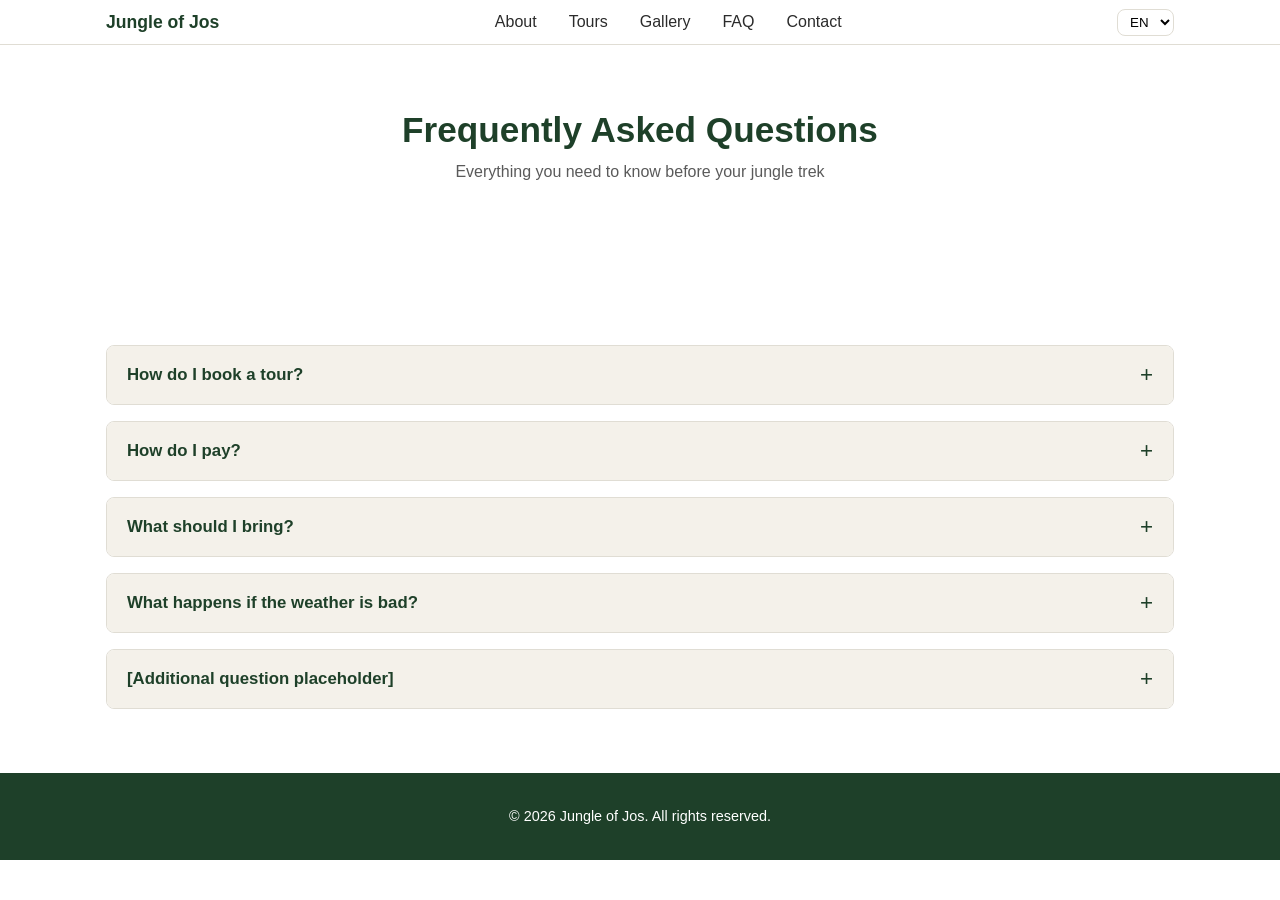
==== faq.html @ 90c16946 "DRY for navbar" ====
<!DOCTYPE html>
<html lang="en">
<head>
  <meta charset="UTF-8">
  <meta name="viewport" content="width=device-width, initial-scale=1.0">
  <title>FAQ - Jungle of Jos</title>
  <meta name="description" content="Frequently asked questions about jungle trekking tours with Jungle of Jos in Bukit Lawang, Sumatra: booking, payment, what to bring, and more.">
  <link rel="stylesheet" href="css/style.css">
</head>
<body>

  <!-- ============================================= -->
  <!-- NAVIGATION                                     -->
  <!-- ============================================= -->
  <div class="nav-placeholder"></div>
  <script src="js/nav.js"></script>

  <main>

    <!-- ============================================= -->
    <!-- FAQ PAGE HEADER                                -->
    <!-- ============================================= -->
    <section class="page-header">
      <h1>Frequently Asked Questions</h1>
      <p class="section-subtitle">Everything you need to know before your jungle trek</p>
    </section>

    <!-- ============================================= -->
    <!-- FAQ ACCORDION                                  -->
    <!-- ============================================= -->
    <section class="faq">
      <div class="faq-accordion">

        <!-- FAQ ITEM: How to Book -->
        <div class="faq-item" id="how-to-book">
          <button type="button" class="faq-question">
            How do I book a tour?
            <span class="faq-icon">+</span>
          </button>
          <div class="faq-answer">
            <img src="" alt="PLACEHOLDER: Photo of WhatsApp chat or Jos greeting tourists" class="faq-image">
            <p>
              PLACEHOLDER: Explain the booking process step by step — there is no
              online booking system, everything happens via WhatsApp. Cover: how to
              message Jos, what info to include (arrival date in Bukit Lawang,
              preferred start date/tour), how meeting point and time are confirmed,
              whether transfer from the Bukit Lawang bus station or hotel is
              needed/available, and that Jos can also help organize transport
              to/from Bukit Lawang (e.g. Medan, Berastagi, Lake Toba).
            </p>
            <p>
              <strong>Group size:</strong> all tours require a minimum of 2 people to
              run. If you're traveling alone, Jos can often place you with an
              existing group — but this can't always be guaranteed for the next
              available day, so you may need to join a group whose trek is already
              scheduled. Let Jos know as early as possible if you're booking solo.
            </p>
          </div>
        </div>

        <!-- FAQ ITEM: Payment -->
        <div class="faq-item" id="payment">
          <button type="button" class="faq-question">
            How do I pay?
            <span class="faq-icon">+</span>
          </button>
          <div class="faq-answer">
            <p>
              PLACEHOLDER: Payment is cash only, paid in person — no online payment
              or deposit required. Mention this is based on trust since there's no
              advance booking system.
            </p>
          </div>
        </div>

        <!-- FAQ ITEM: What to Bring / Equipment -->
        <div class="faq-item" id="equipment">
          <button type="button" class="faq-question">
            What should I bring?
            <span class="faq-icon">+</span>
          </button>
          <div class="faq-answer">
            <img src="" alt="PLACEHOLDER: Photo of packed backpack or trekking gear laid out" class="faq-image">
            <p>
              PLACEHOLDER: General packing list valid for all tours (light backpack,
              rain jacket, sturdy shoes, insect repellent, sunscreen, reusable water
              bottle, etc. — to be filled in with real details). Note that the list
              varies slightly by tour length (e.g. more clothing for the 7-day trek)
              — see the specific tour page for details. Also mention what can be
              left at the hotel (e.g. large luggage, valuables not needed on trek).
            </p>
            <p>
              PLACEHOLDER: Fitness requirements — general trekking fitness level
              needed, note if any tour requires more stamina than others.
            </p>
          </div>
        </div>

        <!-- FAQ ITEM: Weather & Cancellation -->
        <div class="faq-item" id="weather-cancellation">
          <button type="button" class="faq-question">
            What happens if the weather is bad?
            <span class="faq-icon">+</span>
          </button>
          <div class="faq-answer">
            <p>
              PLACEHOLDER: Explain that in case of severe storms, a tour may be
              spontaneously postponed or cancelled for safety reasons, though this
              is rare. Since there's no advance payment, there's no refund process
              needed — this is handled on a trust basis between traveler and guide.
            </p>
          </div>
        </div>

        <!-- FAQ ITEM: placeholder for additional common questions -->
        <div class="faq-item" id="general">
          <button type="button" class="faq-question">
            [Additional question placeholder]
            <span class="faq-icon">+</span>
          </button>
          <div class="faq-answer">
            <p>
              PLACEHOLDER: Space for more FAQ items as they come up — e.g. group
              size, age/children policy, language spoken on tour, travel insurance
              recommendation, etc.
            </p>
          </div>
        </div>

      </div>
    </section>

  </main>

  <!-- ============================================= -->
  <!-- FOOTER                                         -->
  <!-- ============================================= -->
  <div class="footer-placeholder"></div>
  <script src="js/footer.js"></script>

  <script>
    // Accordion toggle behavior
    document.querySelectorAll('.faq-question').forEach(function (button) {
      button.addEventListener('click', function () {
        var item = button.closest('.faq-item');
        item.classList.toggle('is-open');
      });
    });

    // Deep-link support: if the URL has a #hash matching a FAQ item,
    // automatically open that item and scroll to it.
    // This allows links like "faq.html#how-to-book" from other pages
    // (e.g. the nav's "How to Book" link) to land directly on an opened answer.
    function openFaqFromHash() {
      var hash = window.location.hash.replace('#', '');
      if (!hash) return;
      var target = document.getElementById(hash);
      if (target && target.classList.contains('faq-item')) {
        target.classList.add('is-open');
        target.scrollIntoView({ behavior: 'smooth', block: 'start' });
      }
    }

    window.addEventListener('DOMContentLoaded', openFaqFromHash);
    window.addEventListener('hashchange', openFaqFromHash);
  </script>

</body>
</html>
---- css/style.css ----
/* =================================================
   CSS VARIABLES - change colors/spacing here globally
   ================================================= */
:root {
  /* Colors - jungle green + warm accent */
  --color-primary: #2d5f3f;
  --color-primary-dark: #1e4029;
  --color-accent: #d99a3d;
  --color-accent-dark: #b87f2b;
  --color-whatsapp: #25d366;
  --color-whatsapp-dark: #1eab52;
  --color-instagram: #c1327a;
  --color-instagram-dark: #9c2762;
  --color-text: #2b2b2b;
  --color-text-light: #5a5a5a;
  --color-bg: #ffffff;
  --color-bg-alt: #f4f1ea;
  --color-border: #e0ddd4;

  /* Spacing */
  --spacing-sm: 0.5rem;
  --spacing-md: 1rem;
  --spacing-lg: 2rem;
  --spacing-xl: 4rem;

  /* Layout */
  --max-width: 1100px;
  --radius: 8px;
}

/* =================================================
   RESET / BASE
   ================================================= */
* {
  margin: 0;
  padding: 0;
  box-sizing: border-box;
}

html {
  scroll-behavior: smooth;
}

body {
  font-family: -apple-system, BlinkMacSystemFont, "Segoe UI", Roboto, Helvetica, Arial, sans-serif;
  color: var(--color-text);
  background-color: var(--color-bg);
  line-height: 1.6;
}

h1, h2, h3 {
  font-weight: 700;
  line-height: 1.2;
  color: var(--color-primary-dark);
}

h2 {
  font-size: 2rem;
  margin-bottom: var(--spacing-sm);
  text-align: center;
}

h3 {
  font-size: 1.25rem;
  margin-bottom: var(--spacing-sm);
}

a {
  text-decoration: none;
  color: inherit;
}

img {
  max-width: 100%;
  display: block;
}

ul {
  list-style: none;
}

section {
  padding: var(--spacing-xl) var(--spacing-md);
  max-width: var(--max-width);
  margin: 0 auto;
}

.section-subtitle {
  text-align: center;
  color: var(--color-text-light);
  margin-bottom: var(--spacing-lg);
}

/* =================================================
   BUTTONS
   ================================================= */
.btn {
  display: inline-block;
  padding: 0.75rem 1.5rem;
  border-radius: var(--radius);
  font-weight: 600;
  transition: background-color 0.2s ease;
}

.btn-whatsapp {
  background-color: var(--color-whatsapp);
  color: #fff;
}
.btn-whatsapp:hover {
  background-color: var(--color-whatsapp-dark);
}

.btn-instagram {
  background-color: var(--color-instagram);
  color: #fff;
}
.btn-instagram:hover {
  background-color: var(--color-instagram-dark);
}

.btn-outline {
  background-color: transparent;
  border: 2px solid var(--color-primary);
  color: var(--color-primary);
}
.btn-outline:hover {
  background-color: var(--color-primary);
  color: #fff;
}

.btn-large {
  padding: 1rem 2rem;
  font-size: 1.1rem;
}

/* =================================================
   HEADER / NAVIGATION
   ================================================= */
.site-header {
  position: sticky;
  top: 0;
  background-color: var(--color-bg);
  border-bottom: 1px solid var(--color-border);
  z-index: 100;
}

.navbar {
  max-width: var(--max-width);
  margin: 0 auto;
  display: flex;
  align-items: center;
  justify-content: space-between;
  padding: var(--spacing-sm) var(--spacing-md);
  flex-wrap: wrap;
  gap: var(--spacing-sm);
}

.nav-logo {
  font-weight: 700;
  font-size: 1.1rem;
  color: var(--color-primary-dark);
}

.nav-links {
  display: flex;
  gap: var(--spacing-lg);
}

.nav-links a {
  font-weight: 500;
  color: var(--color-text);
}
.nav-links a:hover {
  color: var(--color-primary);
}

.lang-switch {
  padding: 0.25rem 0.5rem;
  border-radius: var(--radius);
  border: 1px solid var(--color-border);
  background-color: var(--color-bg);
}

/* =================================================
   HERO SECTION
   ================================================= */
.hero {
  position: relative;
  max-width: none;
  min-height: 70vh;
  display: flex;
  align-items: center;
  justify-content: center;
  text-align: center;
  padding: var(--spacing-xl) var(--spacing-md);
  background-color: var(--color-primary-dark);
  overflow: hidden;
}

.hero-bg-image {
  position: absolute;
  inset: 0;
  width: 100%;
  height: 100%;
  object-fit: cover;
  opacity: 0.55;
}

.hero-content {
  position: relative;
  z-index: 1;
  max-width: 700px;
  color: #fff;
}

.hero-content h1 {
  color: #fff;
  font-size: 2.5rem;
  margin-bottom: var(--spacing-md);
}

.hero-subtitle {
  font-size: 1.2rem;
  margin-bottom: var(--spacing-lg);
}

.hero-buttons {
  display: flex;
  gap: var(--spacing-md);
  justify-content: center;
  flex-wrap: wrap;
}

/* =================================================
   ABOUT SECTION
   ================================================= */
.about-content {
  display: flex;
  align-items: center;
  gap: var(--spacing-xl);
  flex-wrap: wrap;
}

.about-image {
  flex: 1 1 300px;
  width: min(100%, 400px);
  aspect-ratio: 4 / 3;
  border-radius: var(--radius);
  background-color: var(--color-bg-alt);
  background-size: cover;
  background-position: center;
}

.about-text {
  flex: 1 1 400px;
}

/* =================================================
   TOURS SECTION
   ================================================= */
.tours {
  background-color: var(--color-bg-alt);
  max-width: none;
}

.tours > h2,
.tours > .section-subtitle,
.tour-cards,
.tour-table-wrapper {
  max-width: var(--max-width);
  margin-left: auto;
  margin-right: auto;
}

.tour-cards {
  display: grid;
  grid-template-columns: repeat(auto-fit, minmax(240px, 1fr));
  gap: var(--spacing-lg);
  margin-bottom: var(--spacing-xl);
}

/* Tour cards are simple link cards - the whole card links to the tour's detail page */
.tour-card {
  display: flex;
  flex-direction: column;
  background-color: var(--color-bg);
  border-radius: var(--radius);
  border: 1px solid var(--color-border);
  overflow: hidden;
  transition: transform 0.2s ease, box-shadow 0.2s ease;
}

.tour-card:hover {
  transform: translateY(-4px);
  box-shadow: 0 8px 20px rgba(0, 0, 0, 0.1);
}

.tour-image {
  width: 100%;
  height: 160px;
  object-fit: cover;
  background-color: var(--color-border);
  flex-shrink: 0;
}

.tour-card-body {
  padding: var(--spacing-md);
  display: flex;
  flex-direction: column;
  flex-grow: 1;
}

.tour-price {
  font-size: 1.4rem;
  font-weight: 700;
  color: var(--color-accent-dark);
  margin-bottom: var(--spacing-sm);
}

.tour-price span {
  font-size: 0.85rem;
  font-weight: 400;
  color: var(--color-text-light);
}

/* Preview text: clamp to 2 lines with a fade-out, consistent with the card's compact size */
.tour-description-preview {
  position: relative;
  font-size: 0.95rem;
  color: var(--color-text-light);
  margin-bottom: var(--spacing-md);
  flex-grow: 1;
  overflow: hidden;
  display: -webkit-box;
  -webkit-line-clamp: 2;
  -webkit-box-orient: vertical;
}

.tour-description-preview::after {
  content: "";
  position: absolute;
  bottom: 0;
  left: 0;
  width: 100%;
  height: 1.4em;
  background: linear-gradient(to bottom, transparent, var(--color-bg));
}

.tour-card-link {
  align-self: flex-start;
  color: var(--color-primary);
  font-weight: 600;
  font-size: 0.9rem;
}

.tour-card:hover .tour-card-link {
  text-decoration: underline;
}

/* Tour comparison table */
/* Link to the full tour list below the main tour cards */
.tours-cta {
  text-align: center;
  max-width: var(--max-width);
  margin: 0 auto;
}

.tours-cta p {
  color: var(--color-text-light);
  margin-bottom: var(--spacing-md);
}

.tour-table-wrapper h3 {
  text-align: center;
  margin-bottom: var(--spacing-md);
}

.tour-table {
  width: 100%;
  max-width: 420px;
  margin: 0 auto;
  border-collapse: collapse;
  background-color: var(--color-bg);
  border-radius: var(--radius);
  overflow: hidden;
}

.tour-table th,
.tour-table td {
  padding: 0.75rem 1rem;
  text-align: left;
  border-bottom: 1px solid var(--color-border);
}

.tour-table th {
  background-color: var(--color-primary);
  color: #fff;
}

/* =================================================
   GALLERY SECTION
   ================================================= */
.gallery-grid {
  display: grid;
  grid-template-columns: repeat(auto-fit, minmax(220px, 1fr));
  gap: var(--spacing-md);
}

.gallery-image {
  width: 100%;
  height: 200px;
  object-fit: cover;
  border-radius: var(--radius);
  background-color: var(--color-bg-alt);
}

/* =================================================
   CONTACT SECTION
   ================================================= */
.contact {
  text-align: center;
}

.contact-buttons {
  display: flex;
  gap: var(--spacing-md);
  justify-content: center;
  flex-wrap: wrap;
  margin-bottom: var(--spacing-lg);
}

.contact-location {
  color: var(--color-text-light);
}

/* =================================================
   FOOTER
   ================================================= */
.site-footer {
  text-align: center;
  padding: var(--spacing-lg) var(--spacing-md);
  background-color: var(--color-primary-dark);
  color: #fff;
  font-size: 0.9rem;
}

/* =================================================
   PAGE HEADER (for sub-pages like FAQ, tour details)
   ================================================= */
.page-header {
  text-align: center;
  padding-top: var(--spacing-xl);
}

.page-header h1 {
  font-size: 2.2rem;
  margin-bottom: var(--spacing-sm);
}

/* =================================================
   FAQ ACCORDION
   ================================================= */
.faq-accordion {
  display: flex;
  flex-direction: column;
  gap: var(--spacing-md);
}

.faq-item {
  border: 1px solid var(--color-border);
  border-radius: var(--radius);
  overflow: hidden;
  background-color: var(--color-bg);
  scroll-margin-top: 90px; /* keeps the opened item visible below the sticky nav */
}

.faq-question {
  width: 100%;
  display: flex;
  justify-content: space-between;
  align-items: center;
  padding: 1rem 1.25rem;
  background-color: var(--color-bg-alt);
  border: none;
  text-align: left;
  font-size: 1.05rem;
  font-weight: 600;
  color: var(--color-primary-dark);
  cursor: pointer;
  font-family: inherit;
}

.faq-icon {
  font-size: 1.4rem;
  font-weight: 400;
  transition: transform 0.2s ease;
  flex-shrink: 0;
  margin-left: var(--spacing-md);
}

.faq-item.is-open .faq-icon {
  transform: rotate(45deg);
}

.faq-answer {
  max-height: 0;
  overflow: hidden;
  transition: max-height 0.3s ease;
  padding: 0 1.25rem;
}

.faq-item.is-open .faq-answer {
  max-height: 1000px; /* large enough to fit content; not a hard content limit */
  padding: 1rem 1.25rem 1.25rem;
}

.faq-answer p {
  color: var(--color-text-light);
  margin-bottom: var(--spacing-sm);
}

.faq-answer p:last-child {
  margin-bottom: 0;
}

.faq-image {
  width: 100%;
  max-width: 400px;
  height: 200px;
  object-fit: cover;
  border-radius: var(--radius);
  background-color: var(--color-bg-alt);
  margin-bottom: var(--spacing-sm);
}

/* =================================================
   TOUR DETAIL PAGE - Intro / Quick Facts
   ================================================= */
.tour-detail-image {
  width: 100%;
  height: 320px;
  object-fit: cover;
  border-radius: var(--radius);
  background-color: var(--color-bg-alt);
  margin-bottom: var(--spacing-lg);
}

.tour-quick-facts {
  display: flex;
  gap: var(--spacing-lg);
  flex-wrap: wrap;
  justify-content: center;
  margin-bottom: var(--spacing-lg);
  padding: var(--spacing-md);
  background-color: var(--color-bg-alt);
  border-radius: var(--radius);
}

.quick-fact {
  display: flex;
  flex-direction: column;
  align-items: center;
  text-align: center;
  min-width: 120px;
}

.quick-fact-label {
  font-size: 0.8rem;
  text-transform: uppercase;
  letter-spacing: 0.05em;
  color: var(--color-text-light);
  margin-bottom: 0.25rem;
}

.quick-fact-value {
  font-size: 1.2rem;
  font-weight: 700;
  color: var(--color-primary-dark);
}

.quick-fact-unit {
  font-size: 0.75rem;
  font-weight: 400;
  color: var(--color-text-light);
}

.tour-detail-description {
  margin-bottom: var(--spacing-lg);
  text-align: center;
  max-width: 800px;
  margin-left: auto;
  margin-right: auto;
}

.tour-detail-intro {
  text-align: center;
}

.tour-detail-intro .btn {
  display: block;
  width: fit-content;
  margin: 0 auto;
}

/* =================================================
   ITINERARY
   ================================================= */
.itinerary-list {
  list-style: none;
  max-width: 700px;
  margin: 0 auto;
  border-left: 3px solid var(--color-primary);
  padding-left: var(--spacing-lg);
}

.itinerary-step {
  position: relative;
  margin-bottom: var(--spacing-lg);
}

.itinerary-step::before {
  content: "";
  position: absolute;
  left: calc(-1 * var(--spacing-lg) - 8px);
  top: 4px;
  width: 14px;
  height: 14px;
  border-radius: 50%;
  background-color: var(--color-accent);
  border: 2px solid var(--color-bg);
}

.itinerary-time {
  display: block;
  font-weight: 700;
  color: var(--color-accent-dark);
  font-size: 0.9rem;
  margin-bottom: 0.25rem;
}

.itinerary-content h3 {
  margin-bottom: 0.25rem;
}

.itinerary-content p {
  color: var(--color-text-light);
  font-size: 0.95rem;
}

/* =================================================
   WHAT'S INCLUDED
   ================================================= */
.whats-included {
  background-color: var(--color-bg-alt);
  max-width: none;
}

.whats-included > h2,
.whats-included > .included-list,
.whats-included > .whats-included-note {
  max-width: 700px;
  margin-left: auto;
  margin-right: auto;
}

.included-list {
  list-style: none;
  margin-bottom: var(--spacing-md);
}

.included-list li {
  padding: 0.5rem 0 0.5rem 1.75rem;
  position: relative;
}

.included-list li::before {
  content: "✓";
  position: absolute;
  left: 0;
  color: var(--color-primary);
  font-weight: 700;
}

.whats-included-note {
  font-size: 0.9rem;
  color: var(--color-text-light);
  text-align: center;
}

.whats-included-note a {
  color: var(--color-primary);
  font-weight: 600;
  text-decoration: underline;
}

/* =================================================
   TOUR CTA SECTION
   ================================================= */
.tour-cta {
  text-align: center;
}

.tour-cta .contact-buttons {
  margin-bottom: 0;
}

/* =================================================
   GROUP SIZE NOTE (all-tours page)
   ================================================= */
.group-size-note {
  background-color: var(--color-bg-alt);
  border-radius: var(--radius);
  padding: var(--spacing-md) var(--spacing-lg);
  text-align: center;
  max-width: 700px;
}

.group-size-note a {
  color: var(--color-primary);
  font-weight: 600;
  text-decoration: underline;
}

/* =================================================
   RESPONSIVE - small screens
   ================================================= */
@media (max-width: 600px) {
  .navbar {
    justify-content: center;
  }
  .nav-links {
    gap: var(--spacing-md);
  }
  .hero-content h1 {
    font-size: 1.8rem;
  }
}
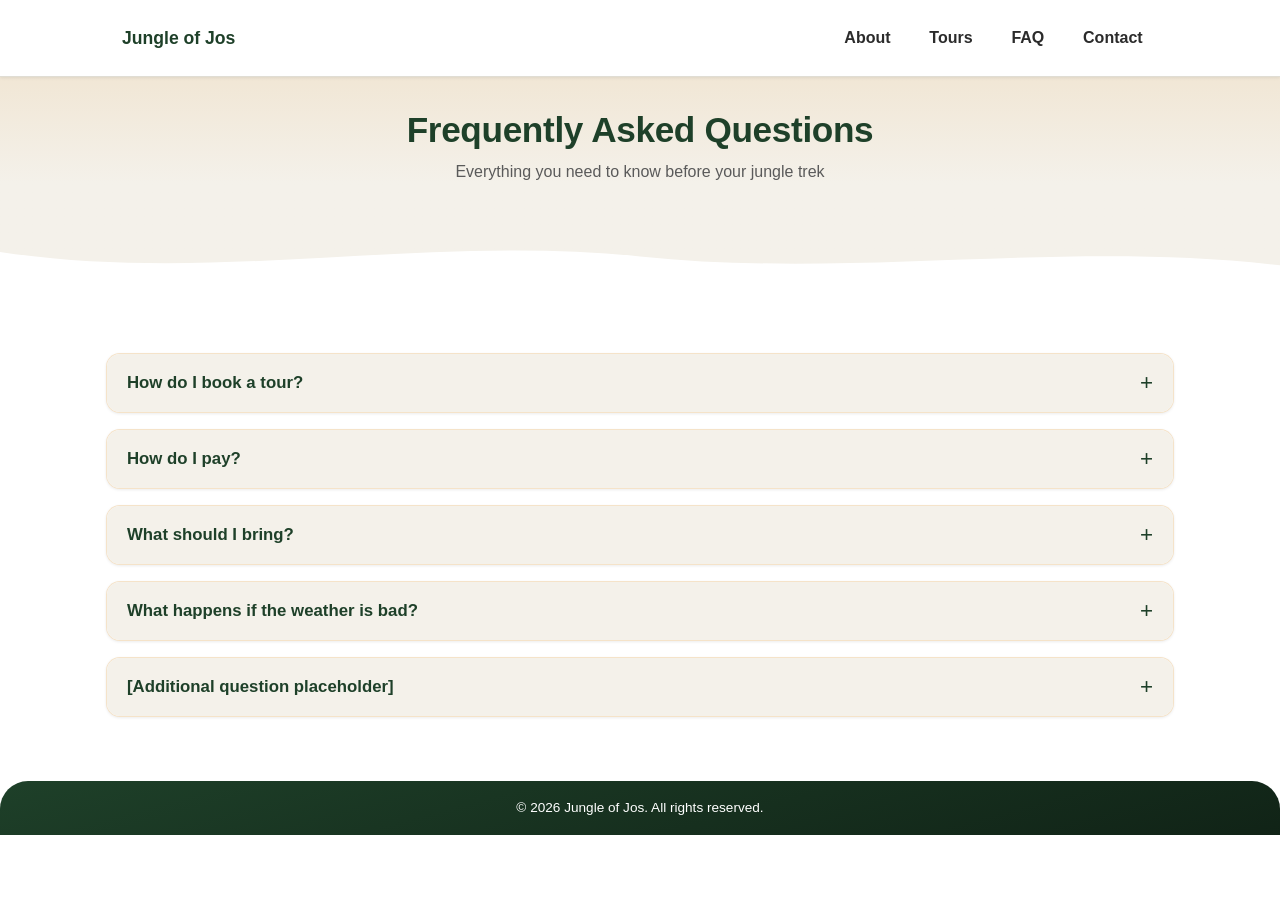
==== commit e440907c: "Make the FAQ accordion single-open: opening one closes the others Both the click handler and the #ha" ====
--- a/faq.html
+++ b/faq.html
@@ -6,6 +6,7 @@
   <title>FAQ - Jungle of Jos</title>
   <meta name="description" content="Frequently asked questions about jungle trekking tours with Jungle of Jos in Bukit Lawang, Sumatra: booking, payment, what to bring, and more.">
   <link rel="stylesheet" href="css/style.css">
+  <link rel="canonical" href="https://jungle-of-jos.pages.dev/faq.html">
 </head>
 <body>
 
@@ -139,11 +140,20 @@
   <script src="js/footer.js"></script>
 
   <script>
-    // Accordion toggle behavior
+    // Accordion toggle behavior - only one item open at a time, so opening
+    // one closes whichever else was already open.
+    function closeOtherFaqItems(except) {
+      document.querySelectorAll('.faq-item.is-open').forEach(function (item) {
+        if (item !== except) item.classList.remove('is-open');
+      });
+    }
+
     document.querySelectorAll('.faq-question').forEach(function (button) {
       button.addEventListener('click', function () {
         var item = button.closest('.faq-item');
-        item.classList.toggle('is-open');
+        var wasOpen = item.classList.contains('is-open');
+        closeOtherFaqItems(item);
+        item.classList.toggle('is-open', !wasOpen);
       });
     });
 
@@ -156,6 +166,7 @@
       if (!hash) return;
       var target = document.getElementById(hash);
       if (target && target.classList.contains('faq-item')) {
+        closeOtherFaqItems(target);
         target.classList.add('is-open');
         target.scrollIntoView({ behavior: 'smooth', block: 'start' });
       }
--- a/css/style.css
+++ b/css/style.css
@@ -6,8 +6,8 @@
   --color-primary: #2d5f3f;
   --color-primary-dark: #1e4029;
   --color-accent: #d99a3d;
-  --color-accent-dark: #b87f2b;
-  --color-whatsapp: #25d366;
+  --color-accent-dark: #b87f2b;  --color-accent-soft: rgba(217, 154, 61, 0.14);
+  --color-accent-soft-border: rgba(217, 154, 61, 0.28);  --color-whatsapp: #25d366;
   --color-whatsapp-dark: #1eab52;
   --color-instagram: #c1327a;
   --color-instagram-dark: #9c2762;
@@ -15,17 +15,42 @@
   --color-text-light: #5a5a5a;
   --color-bg: #ffffff;
   --color-bg-alt: #f4f1ea;
+  --color-bg-accent: #f8dda2;
   --color-border: #e0ddd4;
 
   /* Spacing */
+  --spacing-xs: 0.25rem;
   --spacing-sm: 0.5rem;
   --spacing-md: 1rem;
   --spacing-lg: 2rem;
   --spacing-xl: 4rem;
+  --spacing-2xl: 6rem;
 
   /* Layout */
   --max-width: 1100px;
-  --radius: 8px;
+  --radius: 14px;
+  /* Fallback before nav.js measures the real header height; kept close to it
+     so there's no visible layout jump once JS runs. */
+  --header-height: 73px;
+
+  /* A gentle wave silhouette (solid fill on transparent) used purely as a
+     mask shape - see .tours/.whats-included below - so the actual visible
+     color still comes from each element's own background-color variable. */
+  --wave-mask: url("data:image/svg+xml,%3Csvg xmlns='http://www.w3.org/2000/svg' viewBox='0 0 1440 100' preserveAspectRatio='none'%3E%3Cpath d='M0,32 C240,90 480,0 720,40 C960,80 1200,10 1440,56 L1440,100 L0,100 Z' fill='%23000'/%3E%3C/svg%3E");
+
+  /* Elevation - subtle shadows for depth (used on cards, buttons, sticky header) */
+  --shadow-sm: 0 1px 3px rgba(0, 0, 0, 0.08);
+  --shadow-md: 0 8px 20px rgba(0, 0, 0, 0.1);
+  --shadow-lg: 0 16px 32px rgba(0, 0, 0, 0.14);
+
+  /* Diagonal hairline pattern shown behind images that have no src yet */
+  --placeholder-pattern: repeating-linear-gradient(
+    135deg,
+    rgba(0, 0, 0, 0.05),
+    rgba(0, 0, 0, 0.05) 1px,
+    transparent 1px,
+    transparent 14px
+  );
 }
 
 /* =================================================
@@ -46,18 +71,44 @@
   color: var(--color-text);
   background-color: var(--color-bg);
   line-height: 1.6;
+  /* Reserves the header's own height since it's now position: fixed and no
+     longer occupies space in normal flow. */
+  padding-top: var(--header-height);
+}
+
+/* Anchor targets for the nav's #hero/#about/#contact links, so the fixed
+   header (shown or freshly revealed) doesn't cover the section's heading. */
+section[id] {
+  scroll-margin-top: var(--header-height);
 }
 
 h1, h2, h3 {
   font-weight: 700;
   line-height: 1.2;
+  letter-spacing: -0.01em;
   color: var(--color-primary-dark);
 }
 
 h2 {
   font-size: 2rem;
-  margin-bottom: var(--spacing-sm);
-  text-align: center;
+  margin-bottom: var(--spacing-md);
+  text-align: center;
+  position: relative;
+  padding-bottom: var(--spacing-md);
+}
+
+/* Short accent rule under every section heading, gives sections a visual anchor
+   instead of just centered bold text. */
+h2::after {
+  content: "";
+  position: absolute;
+  bottom: 0;
+  left: 50%;
+  transform: translateX(-50%);
+  width: 48px;
+  height: 3px;
+  border-radius: 3px;
+  background-color: var(--color-accent);
 }
 
 h3 {
@@ -77,6 +128,16 @@
 
 ul {
   list-style: none;
+}
+
+/* Consistent keyboard-focus ring across links, buttons, and the FAQ toggles.
+   :focus-visible skips the ring for mouse clicks and only shows it for keyboard/assistive use. */
+a:focus-visible,
+button:focus-visible,
+.btn:focus-visible {
+  outline: 3px solid var(--color-accent);
+  outline-offset: 2px;
+  border-radius: 4px;
 }
 
 section {
@@ -95,11 +156,26 @@
    BUTTONS
    ================================================= */
 .btn {
-  display: inline-block;
+  display: inline-flex;
+  align-items: center;
+  justify-content: center;
+  min-width: 0;
   padding: 0.75rem 1.5rem;
   border-radius: var(--radius);
   font-weight: 600;
-  transition: background-color 0.2s ease;
+  text-align: center;
+  box-shadow: var(--shadow-sm);
+  transition: background-color 0.2s ease, transform 0.2s ease, box-shadow 0.2s ease;
+}
+
+.btn:hover {
+  transform: translateY(-2px);
+  box-shadow: var(--shadow-md);
+}
+
+.btn:active {
+  transform: translateY(0);
+  box-shadow: var(--shadow-sm);
 }
 
 .btn-whatsapp {
@@ -122,10 +198,12 @@
   background-color: transparent;
   border: 2px solid var(--color-primary);
   color: var(--color-primary);
+  box-shadow: none;
 }
 .btn-outline:hover {
   background-color: var(--color-primary);
   color: #fff;
+  box-shadow: var(--shadow-md);
 }
 
 .btn-large {
@@ -136,23 +214,36 @@
 /* =================================================
    HEADER / NAVIGATION
    ================================================= */
+/* Fixed so it can float over page content once it reappears mid-page (see
+   nav.js): visible by default, slides up out of view while scrolling down
+   or after a few seconds of no scrolling, and slides back in on any
+   upward scroll. */
 .site-header {
-  position: sticky;
+  position: fixed;
   top: 0;
+  left: 0;
+  right: 0;
   background-color: var(--color-bg);
   border-bottom: 1px solid var(--color-border);
+  box-shadow: var(--shadow-sm);
   z-index: 100;
+  transform: translateY(0);
+  transition: transform 0.3s ease;
+}
+
+.site-header.is-hidden {
+  transform: translateY(-100%);
 }
 
 .navbar {
+  position: relative;
   max-width: var(--max-width);
   margin: 0 auto;
   display: flex;
   align-items: center;
   justify-content: space-between;
-  padding: var(--spacing-sm) var(--spacing-md);
-  flex-wrap: wrap;
-  gap: var(--spacing-sm);
+  padding: var(--spacing-md) var(--spacing-lg);
+  gap: var(--spacing-md);
 }
 
 .nav-logo {
@@ -163,23 +254,98 @@
 
 .nav-links {
   display: flex;
-  gap: var(--spacing-lg);
-}
-
+  align-items: center;
+  gap: var(--spacing-sm);
+}
+
+/* Chip-style links: a soft accent background/border on hover and keyboard
+   focus, instead of only a text color change, so they read as interactive. */
 .nav-links a {
-  font-weight: 500;
+  display: inline-block;
+  padding: 0.5rem 0.9rem;
+  border-radius: var(--radius);
+  border: 1px solid transparent;
+  font-weight: 600;
   color: var(--color-text);
-}
-.nav-links a:hover {
-  color: var(--color-primary);
-}
-
-.lang-switch {
-  padding: 0.25rem 0.5rem;
-  border-radius: var(--radius);
-  border: 1px solid var(--color-border);
-  background-color: var(--color-bg);
-}
+  transition: background-color 0.2s ease, border-color 0.2s ease, color 0.2s ease;
+}
+.nav-links a:hover,
+.nav-links a:focus-visible {
+  background-color: var(--color-accent-soft);
+  border-color: var(--color-accent-soft-border);
+  color: var(--color-primary-dark);
+}
+
+/* Hamburger toggle - hidden on wide screens, shown once the nav links no
+   longer fit in one row (see the max-width: 700px block below). */
+.nav-toggle {
+  display: none;
+  flex-direction: column;
+  justify-content: center;
+  align-items: stretch;
+  gap: 5px;
+  width: 40px;
+  height: 40px;
+  padding: 8px;
+  background: none;
+  border: none;
+  border-radius: var(--radius);
+  cursor: pointer;
+}
+.nav-toggle:hover,
+.nav-toggle:focus-visible {
+  background-color: var(--color-accent-soft);
+}
+
+.nav-toggle-bar {
+  display: block;
+  height: 2px;
+  background-color: var(--color-primary-dark);
+  border-radius: 2px;
+  transition: transform 0.2s ease, opacity 0.2s ease;
+}
+
+.nav-toggle.is-active .nav-toggle-bar:nth-child(1) {
+  transform: translateY(7px) rotate(45deg);
+}
+.nav-toggle.is-active .nav-toggle-bar:nth-child(2) {
+  opacity: 0;
+}
+.nav-toggle.is-active .nav-toggle-bar:nth-child(3) {
+  transform: translateY(-7px) rotate(-45deg);
+}
+
+@media (max-width: 700px) {
+  .nav-toggle {
+    display: flex;
+  }
+
+  .nav-links {
+    position: absolute;
+    top: 100%;
+    left: 0;
+    right: 0;
+    flex-direction: column;
+    align-items: stretch;
+    gap: 0;
+    background-color: var(--color-bg);
+    border-bottom: 1px solid var(--color-border);
+    box-shadow: var(--shadow-md);
+    padding: var(--spacing-sm);
+    max-height: 0;
+    overflow: hidden;
+    transition: max-height 0.25s ease;
+  }
+
+  .nav-links.is-open {
+    max-height: 400px; /* large enough to fit all links; not a hard content limit */
+  }
+
+  .nav-links a {
+    padding: 0.85rem 1rem;
+  }
+}
+
 
 /* =================================================
    HERO SECTION
@@ -195,6 +361,12 @@
   padding: var(--spacing-xl) var(--spacing-md);
   background-color: var(--color-primary-dark);
   overflow: hidden;
+}
+
+@media (min-width: 900px) {
+  .hero {
+    padding: var(--spacing-2xl) var(--spacing-md);
+  }
 }
 
 .hero-bg-image {
@@ -231,6 +403,27 @@
   flex-wrap: wrap;
 }
 
+.hero-buttons .btn,
+.contact-buttons .btn {
+  flex: 1 1 220px;
+  max-width: 320px;
+}
+
+@media (max-width: 560px) {
+  .hero-buttons,
+  .contact-buttons {
+    flex-direction: column;
+    align-items: center;
+  }
+
+  .hero-buttons .btn,
+  .contact-buttons .btn {
+    width: min(100%, 260px);
+    max-width: 260px;
+    flex-basis: auto;
+  }
+}
+
 /* =================================================
    ABOUT SECTION
    ================================================= */
@@ -247,8 +440,10 @@
   aspect-ratio: 4 / 3;
   border-radius: var(--radius);
   background-color: var(--color-bg-alt);
+  background-image: var(--placeholder-pattern);
   background-size: cover;
   background-position: center;
+  box-shadow: var(--shadow-sm);
 }
 
 .about-text {
@@ -259,8 +454,26 @@
    TOURS SECTION
    ================================================= */
 .tours {
-  background-color: var(--color-bg-alt);
+  position: relative;
   max-width: none;
+}
+
+/* .is-tinted marks which .tours sections get the beige wash - a page can
+   have several .tours sections back to back (see all-tours.html) and they
+   should alternate white/tinted/white, not all render the same color. */
+.tours.is-tinted,
+.whats-included,
+.page-header {
+  background: linear-gradient(180deg, color-mix(in srgb, var(--color-bg-alt) 88%, var(--color-accent) 12%), var(--color-bg-alt) 50%);
+}
+
+/* The top wave dips up to ~55px into the section (see --wave-mask below),
+   which barely clears the default section padding-top (64px) - the heading
+   ended up looking cramped right against it. Extra top padding here only,
+   since .tours sections without .is-tinted don't own a top wave at all. */
+.tours.is-tinted,
+.whats-included {
+  padding-top: calc(var(--spacing-xl) + 32px);
 }
 
 .tours > h2,
@@ -272,9 +485,12 @@
   margin-right: auto;
 }
 
+/* auto-fit sizes columns to the available width (up to 4 per row on desktop)
+   instead of a fixed column count, so cards stay a readable width on
+   in-between screen sizes instead of being squeezed into 3-4 fixed columns. */
 .tour-cards {
   display: grid;
-  grid-template-columns: repeat(auto-fit, minmax(240px, 1fr));
+  grid-template-columns: repeat(auto-fit, minmax(230px, 1fr));
   gap: var(--spacing-lg);
   margin-bottom: var(--spacing-xl);
 }
@@ -285,14 +501,15 @@
   flex-direction: column;
   background-color: var(--color-bg);
   border-radius: var(--radius);
-  border: 1px solid var(--color-border);
+  border: 1px solid var(--color-accent-soft-border);
   overflow: hidden;
+  box-shadow: var(--shadow-sm);
   transition: transform 0.2s ease, box-shadow 0.2s ease;
 }
 
 .tour-card:hover {
   transform: translateY(-4px);
-  box-shadow: 0 8px 20px rgba(0, 0, 0, 0.1);
+  box-shadow: var(--shadow-md);
 }
 
 .tour-image {
@@ -300,6 +517,7 @@
   height: 160px;
   object-fit: cover;
   background-color: var(--color-border);
+  background-image: var(--placeholder-pattern);
   flex-shrink: 0;
 }
 
@@ -412,6 +630,14 @@
   object-fit: cover;
   border-radius: var(--radius);
   background-color: var(--color-bg-alt);
+  background-image: var(--placeholder-pattern);
+  box-shadow: var(--shadow-sm);
+  transition: transform 0.2s ease, box-shadow 0.2s ease;
+}
+
+.gallery-image:hover {
+  transform: translateY(-4px);
+  box-shadow: var(--shadow-md);
 }
 
 /* =================================================
@@ -438,18 +664,27 @@
    ================================================= */
 .site-footer {
   text-align: center;
-  padding: var(--spacing-lg) var(--spacing-md);
-  background-color: var(--color-primary-dark);
+  padding: var(--spacing-md);
+  /* Darkens toward the corner using the existing primary color, no separate
+     "darkest" variable to keep in sync if --color-primary-dark ever changes. */
+  background: linear-gradient(165deg, var(--color-primary-dark), color-mix(in srgb, var(--color-primary-dark) 55%, black));
   color: #fff;
-  font-size: 0.9rem;
+  font-size: 0.85rem;
+  border-radius: 28px 28px 0 0;
 }
 
 /* =================================================
    PAGE HEADER (for sub-pages like FAQ, tour details)
    ================================================= */
+/* Reuses the .tours.is-tinted/.whats-included gradient + wave treatment
+   below, rather than introducing a separate decorative language just for
+   this element - every sub-page effectively opens with the same "hero-lite"
+   band before its first white section. */
 .page-header {
-  text-align: center;
-  padding-top: var(--spacing-xl);
+  position: relative;
+  text-align: center;
+  max-width: none;
+  padding: var(--spacing-lg) var(--spacing-md) calc(var(--spacing-lg) + 40px);
 }
 
 .page-header h1 {
@@ -467,11 +702,12 @@
 }
 
 .faq-item {
-  border: 1px solid var(--color-border);
+  border: 1px solid var(--color-accent-soft-border);
   border-radius: var(--radius);
   overflow: hidden;
   background-color: var(--color-bg);
-  scroll-margin-top: 90px; /* keeps the opened item visible below the sticky nav */
+  box-shadow: var(--shadow-sm);
+  scroll-margin-top: calc(var(--header-height) + var(--spacing-md)); /* keeps the opened item clear of the header when it's visible */
 }
 
 .faq-question {
@@ -530,6 +766,7 @@
   object-fit: cover;
   border-radius: var(--radius);
   background-color: var(--color-bg-alt);
+  background-image: var(--placeholder-pattern);
   margin-bottom: var(--spacing-sm);
 }
 
@@ -542,6 +779,8 @@
   object-fit: cover;
   border-radius: var(--radius);
   background-color: var(--color-bg-alt);
+  background-image: var(--placeholder-pattern);
+  box-shadow: var(--shadow-sm);
   margin-bottom: var(--spacing-lg);
 }
 
@@ -569,7 +808,7 @@
   text-transform: uppercase;
   letter-spacing: 0.05em;
   color: var(--color-text-light);
-  margin-bottom: 0.25rem;
+  margin-bottom: var(--spacing-xs);
 }
 
 .quick-fact-value {
@@ -609,19 +848,23 @@
   list-style: none;
   max-width: 700px;
   margin: 0 auto;
+  padding-left: 0;
+}
+
+.itinerary-step {
+  position: relative;
+  padding: 0 0 var(--spacing-lg) calc(var(--spacing-lg) - 3px);
   border-left: 3px solid var(--color-primary);
-  padding-left: var(--spacing-lg);
-}
-
-.itinerary-step {
-  position: relative;
-  margin-bottom: var(--spacing-lg);
+}
+
+.itinerary-step:last-child {
+  padding-bottom: 0;
 }
 
 .itinerary-step::before {
   content: "";
   position: absolute;
-  left: calc(-1 * var(--spacing-lg) - 8px);
+  left: -8px;
   top: 4px;
   width: 14px;
   height: 14px;
@@ -630,16 +873,45 @@
   border: 2px solid var(--color-bg);
 }
 
+.itinerary-day-break {
+  position: relative;
+  margin: var(--spacing-lg) 0;
+  text-align: center;
+  list-style: none;
+}
+
+.itinerary-day-break::before {
+  content: "";
+  position: absolute;
+  left: 0;
+  right: 0;
+  top: 50%;
+  border-top: 1px solid rgba(217, 154, 61, 0.45);
+  transform: translateY(-50%);
+}
+
+.itinerary-day-break span {
+  position: relative;
+  display: inline-block;
+  background: var(--color-bg);
+  padding: 0 0.85rem;
+  color: var(--color-primary);
+  font-size: 0.72rem;
+  font-weight: 700;
+  letter-spacing: 0.12em;
+  text-transform: uppercase;
+}
+
 .itinerary-time {
   display: block;
   font-weight: 700;
   color: var(--color-accent-dark);
   font-size: 0.9rem;
-  margin-bottom: 0.25rem;
+  margin-bottom: var(--spacing-xs);
 }
 
 .itinerary-content h3 {
-  margin-bottom: 0.25rem;
+  margin-bottom: var(--spacing-xs);
 }
 
 .itinerary-content p {
@@ -651,8 +923,44 @@
    WHAT'S INCLUDED
    ================================================= */
 .whats-included {
-  background-color: var(--color-bg-alt);
+  position: relative;
   max-width: none;
+}
+
+/* Wave dividers: replace the hard straight line where these beige bands meet
+   the white sections above/below with a soft curve. The mask supplies only
+   the shape - background-color still comes from a variable, so the wave
+   automatically matches whatever color the neighboring section actually is. */
+.tours.is-tinted::before,
+.tours.is-tinted::after,
+.whats-included::before,
+.whats-included::after,
+.page-header::after {
+  content: "";
+  position: absolute;
+  left: 0;
+  right: 0;
+  height: 56px;
+  background-color: var(--color-bg);
+  -webkit-mask-image: var(--wave-mask);
+  mask-image: var(--wave-mask);
+  -webkit-mask-size: 100% 100%;
+  mask-size: 100% 100%;
+  -webkit-mask-repeat: no-repeat;
+  mask-repeat: no-repeat;
+  pointer-events: none;
+}
+
+.tours.is-tinted::before,
+.whats-included::before {
+  top: -1px;
+  transform: scaleY(-1);
+}
+
+.tours.is-tinted::after,
+.whats-included::after,
+.page-header::after {
+  bottom: -1px;
 }
 
 .whats-included > h2,
@@ -707,12 +1015,36 @@
 /* =================================================
    GROUP SIZE NOTE (all-tours page)
    ================================================= */
+/* A quiet, self-contained info box - kept small and muted on purpose so it
+   reads as a helpful aside rather than competing with the tour cards above
+   it. No top margin: the preceding section's own bottom padding already
+   provides that clearance, so adding more on top of it was doubling up.
+   Bottom margin keeps it from sitting flush against the footer. */
 .group-size-note {
+  display: flex;
+  align-items: flex-start;
+  gap: var(--spacing-sm);
   background-color: var(--color-bg-alt);
+  border: 1px solid var(--color-accent-soft-border);
   border-radius: var(--radius);
   padding: var(--spacing-md) var(--spacing-lg);
-  text-align: center;
+  text-align: left;
   max-width: 700px;
+  margin: 0 auto var(--spacing-xl);
+  box-shadow: var(--shadow-sm);
+}
+
+.group-size-note-icon {
+  flex-shrink: 0;
+  width: 22px;
+  height: 22px;
+  margin-top: 0.15rem;
+  color: var(--color-accent-dark);
+}
+
+.group-size-note p {
+  color: var(--color-text-light);
+  font-size: 0.95rem;
 }
 
 .group-size-note a {
@@ -725,12 +1057,6 @@
    RESPONSIVE - small screens
    ================================================= */
 @media (max-width: 600px) {
-  .navbar {
-    justify-content: center;
-  }
-  .nav-links {
-    gap: var(--spacing-md);
-  }
   .hero-content h1 {
     font-size: 1.8rem;
   }
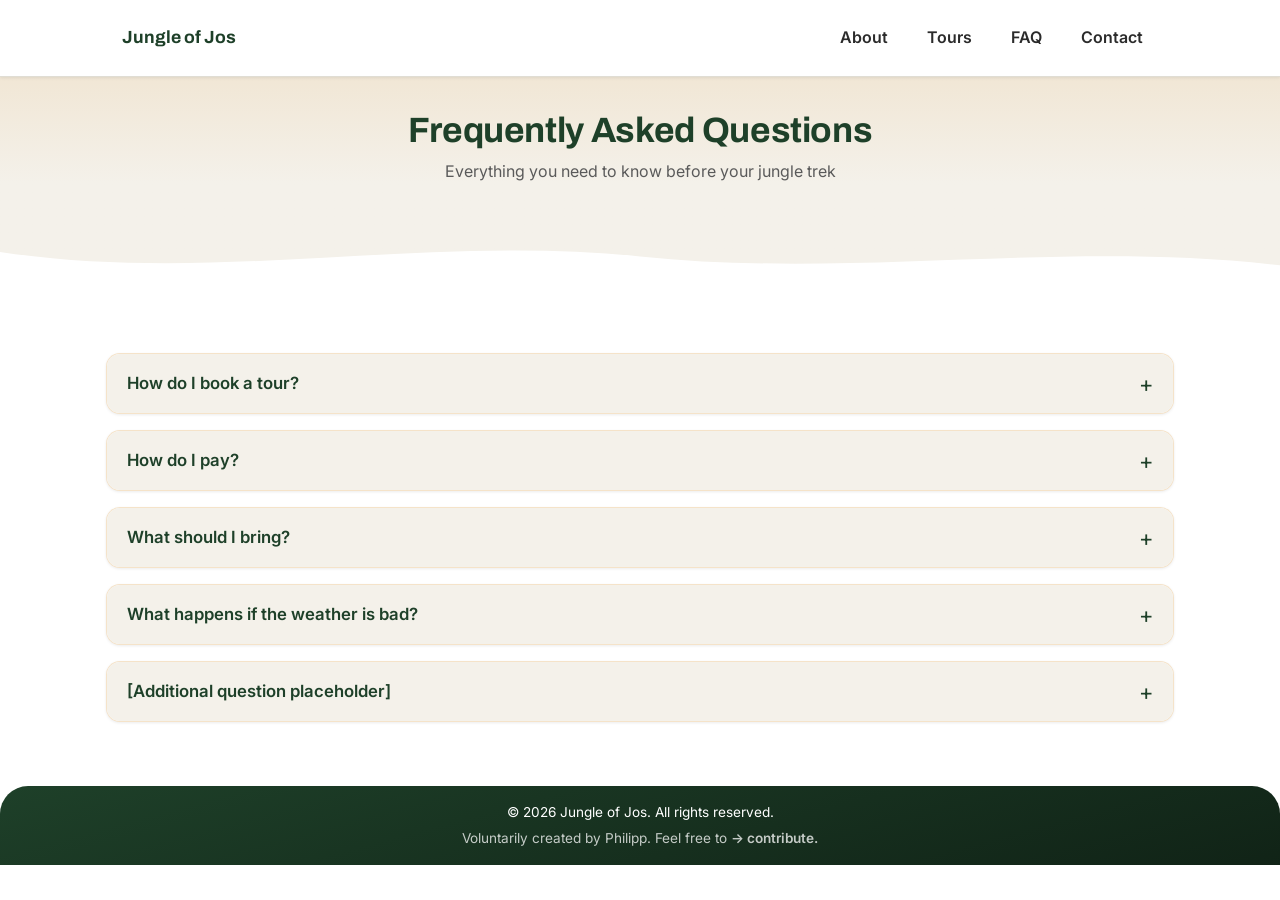
==== commit 7ac897be: "clearer differentiation between text placeholders and nav/footer" ====
--- a/faq.html
+++ b/faq.html
@@ -13,7 +13,7 @@
   <!-- ============================================= -->
   <!-- NAVIGATION                                     -->
   <!-- ============================================= -->
-  <div class="nav-placeholder"></div>
+  <div class="nav-mount"></div>
   <script src="js/nav.js"></script>
 
   <main>
@@ -136,7 +136,7 @@
   <!-- ============================================= -->
   <!-- FOOTER                                         -->
   <!-- ============================================= -->
-  <div class="footer-placeholder"></div>
+  <div class="footer-mount"></div>
   <script src="js/footer.js"></script>
 
   <script>
--- a/css/style.css
+++ b/css/style.css
@@ -1,3 +1,8 @@
+/* Archivo (headings) is a neutral, sturdy modern grotesque - clean and
+   confident without the whimsy of a display serif or the softness of a
+   rounded sans. Paired with Inter for clean, neutral body text. */
+@import url('https://fonts.googleapis.com/css2?family=Archivo:wght@600;700&family=Inter:wght@400;500;600;700&display=swap');
+
 /* =================================================
    CSS VARIABLES - change colors/spacing here globally
    ================================================= */
@@ -7,7 +12,9 @@
   --color-primary-dark: #1e4029;
   --color-accent: #d99a3d;
   --color-accent-dark: #b87f2b;  --color-accent-soft: rgba(217, 154, 61, 0.14);
-  --color-accent-soft-border: rgba(217, 154, 61, 0.28);  --color-whatsapp: #25d366;
+  --color-accent-soft-border: rgba(217, 154, 61, 0.28);  --color-danger-dark: #b5443d;
+  --color-danger-soft: rgba(197, 68, 61, 0.1);
+  --color-danger-soft-border: rgba(197, 68, 61, 0.3);  --color-whatsapp: #25d366;
   --color-whatsapp-dark: #1eab52;
   --color-instagram: #c1327a;
   --color-instagram-dark: #9c2762;
@@ -67,7 +74,7 @@
 }
 
 body {
-  font-family: -apple-system, BlinkMacSystemFont, "Segoe UI", Roboto, Helvetica, Arial, sans-serif;
+  font-family: "Inter", -apple-system, BlinkMacSystemFont, "Segoe UI", Roboto, Helvetica, Arial, sans-serif;
   color: var(--color-text);
   background-color: var(--color-bg);
   line-height: 1.6;
@@ -83,6 +90,7 @@
 }
 
 h1, h2, h3 {
+  font-family: "Archivo", "Inter", -apple-system, BlinkMacSystemFont, "Segoe UI", Roboto, Helvetica, Arial, sans-serif;
   font-weight: 700;
   line-height: 1.2;
   letter-spacing: -0.01em;
@@ -247,6 +255,7 @@
 }
 
 .nav-logo {
+  font-family: "Archivo", "Inter", -apple-system, BlinkMacSystemFont, "Segoe UI", Roboto, Helvetica, Arial, sans-serif;
   font-weight: 700;
   font-size: 1.1rem;
   color: var(--color-primary-dark);
@@ -514,7 +523,7 @@
 
 .tour-image {
   width: 100%;
-  height: 160px;
+  aspect-ratio: 3 / 2;
   object-fit: cover;
   background-color: var(--color-border);
   background-image: var(--placeholder-pattern);
@@ -671,6 +680,16 @@
   color: #fff;
   font-size: 0.85rem;
   border-radius: 28px 28px 0 0;
+}
+
+.site-footer-note {
+  margin-top: var(--spacing-xs);
+  opacity: 0.75;
+}
+
+.site-footer-note a {
+  color: #fff;
+  font-weight: 600;
 }
 
 /* =================================================
@@ -1054,6 +1073,50 @@
 }
 
 /* =================================================
+   CONSTRUCTION NOTE (tour pages not yet filled in)
+   ================================================= */
+/* Same layout as .group-size-note, recolored red so an unfinished tour
+   page reads as a clear heads-up rather than a routine info aside. */
+.construction-note {
+  display: flex;
+  align-items: flex-start;
+  gap: var(--spacing-sm);
+  background-color: var(--color-danger-soft);
+  border: 1px solid var(--color-danger-soft-border);
+  border-radius: var(--radius);
+  padding: var(--spacing-md) var(--spacing-lg);
+  text-align: left;
+  max-width: 700px;
+  margin: 0 auto var(--spacing-xl);
+  box-shadow: var(--shadow-sm);
+}
+
+.construction-note-icon {
+  flex-shrink: 0;
+  width: 22px;
+  height: 22px;
+  margin-top: 0.15rem;
+  color: var(--color-danger-dark);
+}
+
+.construction-note p {
+  color: var(--color-text-light);
+  font-size: 0.95rem;
+}
+
+/* Below ~700px (both boxes' own max-width) there's no leftover width for the
+   margin: auto centering to distribute, so the card's border/background
+   were rendering flush against the screen edges instead of just its text.
+   Declared after both boxes' base rules so it actually wins the cascade. */
+@media (max-width: 700px) {
+  .group-size-note,
+  .construction-note {
+    margin-left: var(--spacing-md);
+    margin-right: var(--spacing-md);
+  }
+}
+
+/* =================================================
    RESPONSIVE - small screens
    ================================================= */
 @media (max-width: 600px) {
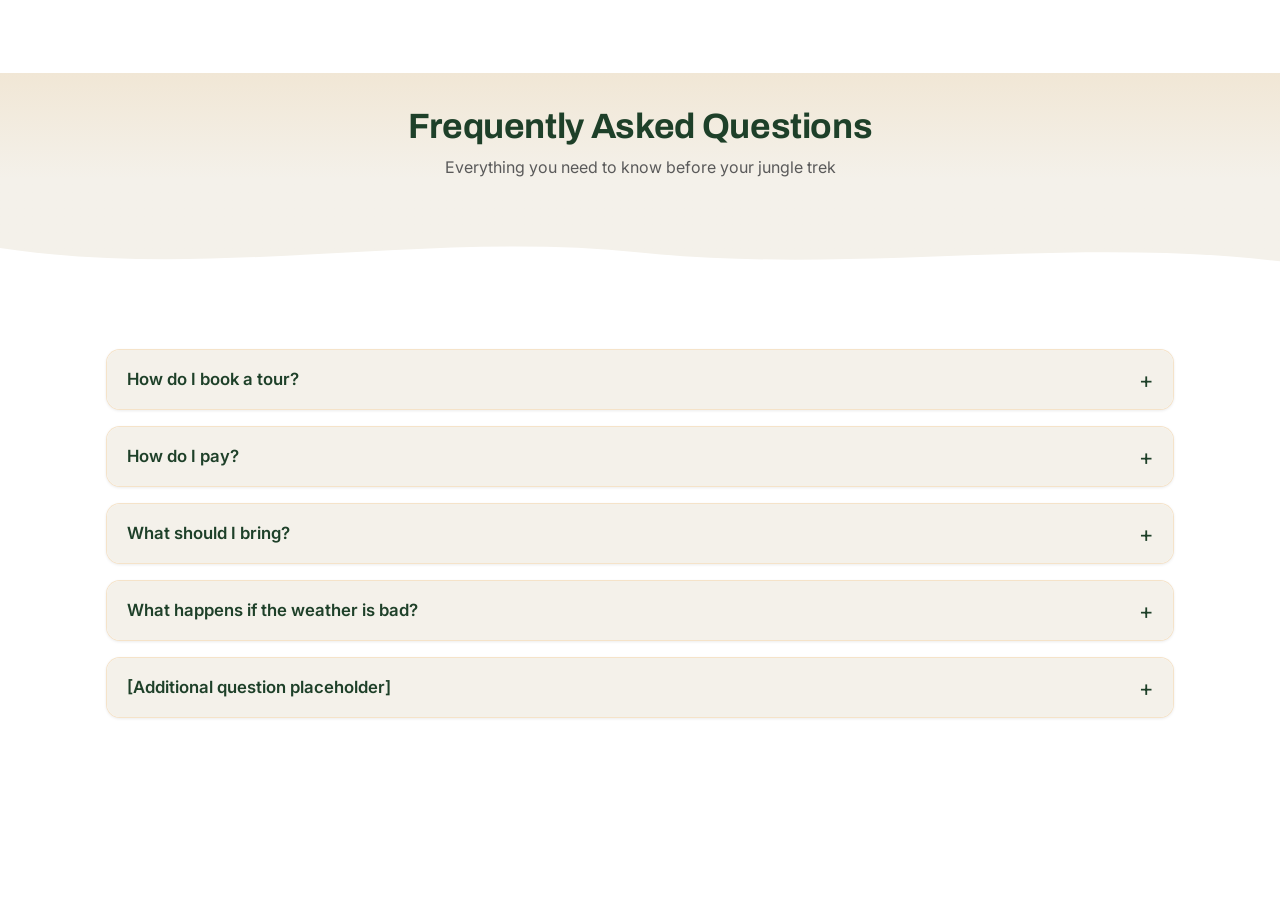
==== commit 7b01321d: "Show a coming-soon toast instead of navigating on WhatsApp click The WhatsApp buttons all still poin" ====
--- a/faq.html
+++ b/faq.html
@@ -13,8 +13,9 @@
   <!-- ============================================= -->
   <!-- NAVIGATION                                     -->
   <!-- ============================================= -->
-  <div class="nav-mount"></div>
+  <div class="nav-placeholder"></div>
   <script src="js/nav.js"></script>
+  <script src="js/whatsapp-notice.js"></script>
 
   <main>
 
@@ -136,7 +137,7 @@
   <!-- ============================================= -->
   <!-- FOOTER                                         -->
   <!-- ============================================= -->
-  <div class="footer-mount"></div>
+  <div class="footer-placeholder"></div>
   <script src="js/footer.js"></script>
 
   <script>
--- a/css/style.css
+++ b/css/style.css
@@ -1117,6 +1117,50 @@
 }
 
 /* =================================================
+   WHATSAPP "COMING SOON" TOAST
+   ================================================= */
+/* Same red accent as .construction-note (icon + border), but on a solid
+   background rather than construction-note's translucent tint - this floats
+   over whatever section the clicked button happens to be in (including the
+   dark hero), and a translucent box loses all contrast there. Positioned
+   above whichever WhatsApp button was clicked (see js/whatsapp-notice.js).
+   Fades in fast, holds for a few seconds, then fades out slowly - timings
+   live in the JS file, not here, since JS drives the class toggling. */
+.whatsapp-coming-soon-toast {
+  position: fixed;
+  z-index: 1000;
+  display: none;
+  align-items: flex-start;
+  gap: var(--spacing-sm);
+  max-width: 280px;
+  padding: var(--spacing-sm) var(--spacing-md);
+  background-color: var(--color-bg);
+  border: 1px solid var(--color-danger-soft-border);
+  border-radius: var(--radius);
+  box-shadow: var(--shadow-md);
+  color: var(--color-text);
+  font-size: 0.85rem;
+  line-height: 1.4;
+  text-align: left;
+  opacity: 0;
+  transition: opacity 0.8s ease;
+  pointer-events: none;
+}
+
+.whatsapp-coming-soon-toast.is-visible {
+  opacity: 1;
+  transition: opacity 0.2s ease;
+}
+
+.whatsapp-coming-soon-toast-icon {
+  flex-shrink: 0;
+  width: 18px;
+  height: 18px;
+  margin-top: 0.1rem;
+  color: var(--color-danger-dark);
+}
+
+/* =================================================
    RESPONSIVE - small screens
    ================================================= */
 @media (max-width: 600px) {
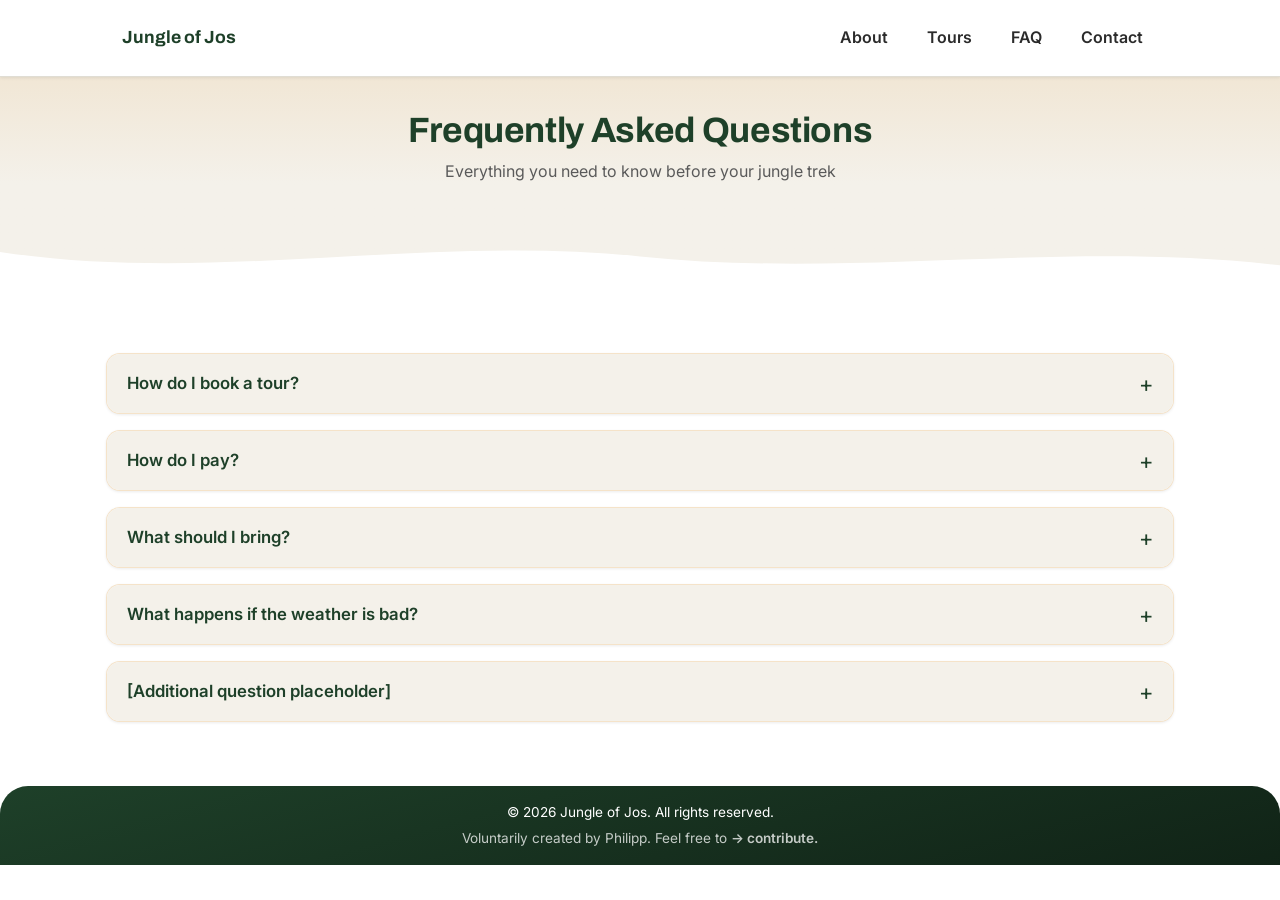
==== commit 0e4089e1: "Merge pull request #6 from Philipp-Jan/image-alt-texts add image sources" ====
--- a/faq.html
+++ b/faq.html
@@ -13,7 +13,7 @@
   <!-- ============================================= -->
   <!-- NAVIGATION                                     -->
   <!-- ============================================= -->
-  <div class="nav-placeholder"></div>
+  <div class="nav-mount"></div>
   <script src="js/nav.js"></script>
   <script src="js/whatsapp-notice.js"></script>
 
@@ -137,7 +137,7 @@
   <!-- ============================================= -->
   <!-- FOOTER                                         -->
   <!-- ============================================= -->
-  <div class="footer-placeholder"></div>
+  <div class="footer-mount"></div>
   <script src="js/footer.js"></script>
 
   <script>
--- a/css/style.css
+++ b/css/style.css
@@ -51,7 +51,7 @@
   --shadow-lg: 0 16px 32px rgba(0, 0, 0, 0.14);
 
   /* Diagonal hairline pattern shown behind images that have no src yet */
-  --placeholder-pattern: repeating-linear-gradient(
+  --image-missing: repeating-linear-gradient(
     135deg,
     rgba(0, 0, 0, 0.05),
     rgba(0, 0, 0, 0.05) 1px,
@@ -422,14 +422,28 @@
   .hero-buttons,
   .contact-buttons {
     flex-direction: column;
-    align-items: center;
+    /* stretch (not center) + width: fit-content below: the group shrinks
+       to whichever button's label is widest, and align-items: stretch
+       makes the other button match that width instead of hugging its own
+       (shorter) text - that's what kept both buttons the same width
+       before, without going back to a fragile fixed pixel value. */
+    align-items: stretch;
+    width: fit-content;
+    margin-left: auto;
+    margin-right: auto;
   }
 
   .hero-buttons .btn,
   .contact-buttons .btn {
-    width: min(100%, 260px);
-    max-width: 260px;
+    /* Width used to be a fixed 260px, but that left the WhatsApp button's
+       label only a few px of breathing room after the Inter font swap -
+       any slightly wider font rendering (browser/device differences) was
+       enough to wrap it to two lines. Sizing to content (via the fit-content
+       group above) instead removes that fragility entirely. */
+    width: 100%;
+    max-width: min(100%, 300px);
     flex-basis: auto;
+    white-space: nowrap;
   }
 }
 
@@ -449,7 +463,7 @@
   aspect-ratio: 4 / 3;
   border-radius: var(--radius);
   background-color: var(--color-bg-alt);
-  background-image: var(--placeholder-pattern);
+  background-image: var(--image-missing);
   background-size: cover;
   background-position: center;
   box-shadow: var(--shadow-sm);
@@ -526,7 +540,7 @@
   aspect-ratio: 3 / 2;
   object-fit: cover;
   background-color: var(--color-border);
-  background-image: var(--placeholder-pattern);
+  background-image: var(--image-missing);
   flex-shrink: 0;
 }
 
@@ -639,7 +653,7 @@
   object-fit: cover;
   border-radius: var(--radius);
   background-color: var(--color-bg-alt);
-  background-image: var(--placeholder-pattern);
+  background-image: var(--image-missing);
   box-shadow: var(--shadow-sm);
   transition: transform 0.2s ease, box-shadow 0.2s ease;
 }
@@ -785,7 +799,7 @@
   object-fit: cover;
   border-radius: var(--radius);
   background-color: var(--color-bg-alt);
-  background-image: var(--placeholder-pattern);
+  background-image: var(--image-missing);
   margin-bottom: var(--spacing-sm);
 }
 
@@ -798,7 +812,7 @@
   object-fit: cover;
   border-radius: var(--radius);
   background-color: var(--color-bg-alt);
-  background-image: var(--placeholder-pattern);
+  background-image: var(--image-missing);
   box-shadow: var(--shadow-sm);
   margin-bottom: var(--spacing-lg);
 }
@@ -1125,9 +1139,12 @@
    dark hero), and a translucent box loses all contrast there. Positioned
    above whichever WhatsApp button was clicked (see js/whatsapp-notice.js).
    Fades in fast, holds for a few seconds, then fades out slowly - timings
-   live in the JS file, not here, since JS drives the class toggling. */
+   live in the JS file, not here, since JS drives the class toggling.
+   position: absolute (not fixed) and top/left set in document coordinates
+   (button rect + scroll offset) so the toast scrolls away with the button
+   instead of staying pinned to the viewport and covering other content. */
 .whatsapp-coming-soon-toast {
-  position: fixed;
+  position: absolute;
   z-index: 1000;
   display: none;
   align-items: flex-start;
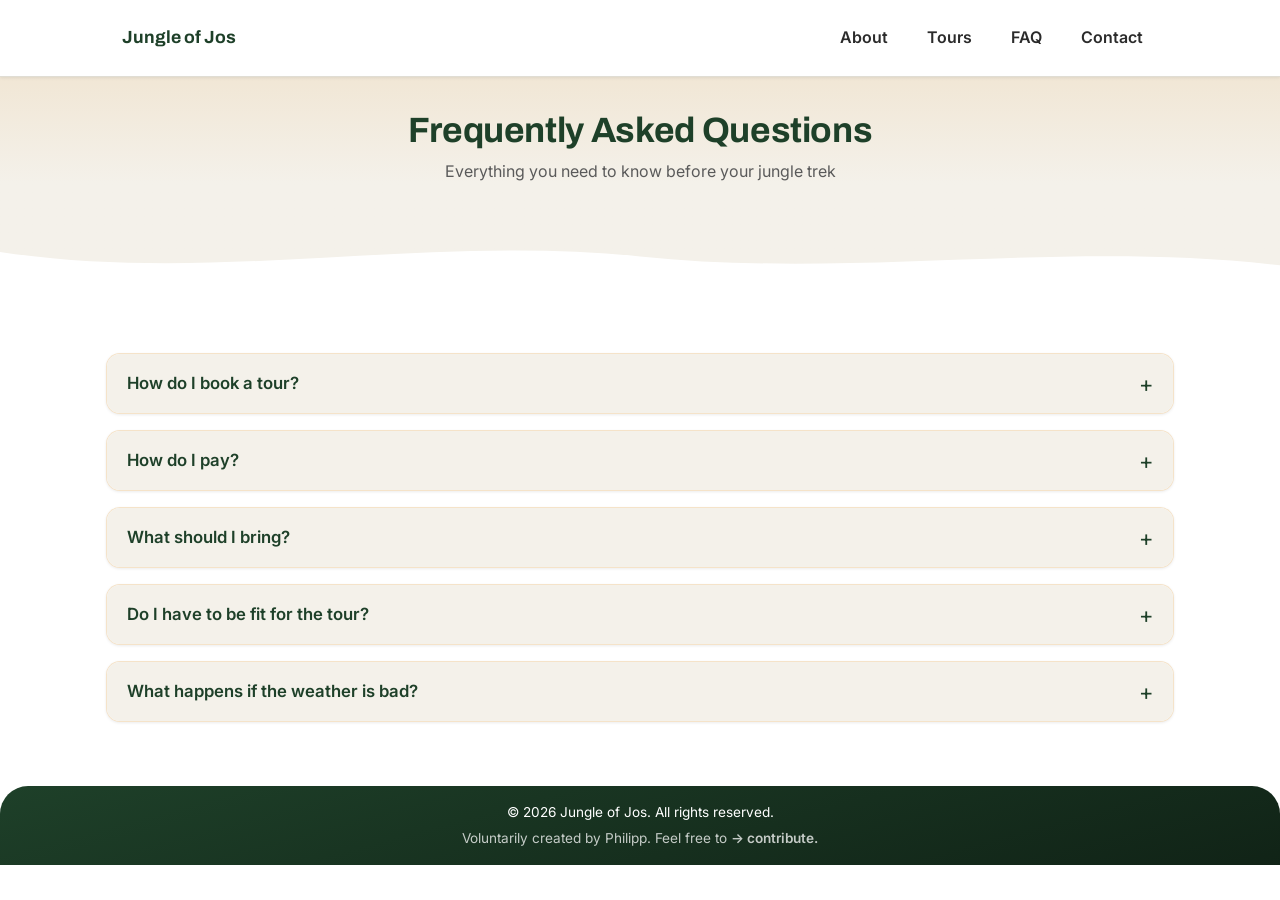
==== commit cc368f61: "faq answered" ====
--- a/faq.html
+++ b/faq.html
@@ -1,13 +1,16 @@
 <!DOCTYPE html>
 <html lang="en">
+
 <head>
   <meta charset="UTF-8">
   <meta name="viewport" content="width=device-width, initial-scale=1.0">
   <title>FAQ - Jungle of Jos</title>
-  <meta name="description" content="Frequently asked questions about jungle trekking tours with Jungle of Jos in Bukit Lawang, Sumatra: booking, payment, what to bring, and more.">
+  <meta name="description"
+    content="Frequently asked questions about jungle trekking tours with Jungle of Jos in Bukit Lawang, Sumatra: booking, payment, what to bring, and more.">
   <link rel="stylesheet" href="css/style.css">
   <link rel="canonical" href="https://jungle-of-jos.pages.dev/faq.html">
 </head>
+
 <body>
 
   <!-- ============================================= -->
@@ -33,25 +36,26 @@
     <section class="faq">
       <div class="faq-accordion">
 
-        <!-- FAQ ITEM: How to Book -->
         <div class="faq-item" id="how-to-book">
           <button type="button" class="faq-question">
             How do I book a tour?
             <span class="faq-icon">+</span>
           </button>
           <div class="faq-answer">
-            <img src="" alt="PLACEHOLDER: Photo of WhatsApp chat or Jos greeting tourists" class="faq-image">
             <p>
-              PLACEHOLDER: Explain the booking process step by step — there is no
-              online booking system, everything happens via WhatsApp. Cover: how to
-              message Jos, what info to include (arrival date in Bukit Lawang,
-              preferred start date/tour), how meeting point and time are confirmed,
-              whether transfer from the Bukit Lawang bus station or hotel is
-              needed/available, and that Jos can also help organize transport
-              to/from Bukit Lawang (e.g. Medan, Berastagi, Lake Toba).
+              The process to book a tour is very easy.
+              Just get in touch with Jos via WhatsApp - there is no
+              online booking system. Cover: how to
+              If you already know it, you can include:
+            <ul>
+              <li>Arrival date in Bukit Lawang</li>
+              <li>Preferred start date and which tour you would like to book</li>
+              <li>If you need transfer from Bukit Lawang bus station</li>
+              <li>Number of clients</li>
+            </ul>
             </p>
             <p>
-              <strong>Group size:</strong> all tours require a minimum of 2 people to
+              <strong>Group size:</strong> All tours require a minimum of 2 people to
               run. If you're traveling alone, Jos can often place you with an
               existing group — but this can't always be guaranteed for the next
               available day, so you may need to join a group whose trek is already
@@ -60,7 +64,6 @@
           </div>
         </div>
 
-        <!-- FAQ ITEM: Payment -->
         <div class="faq-item" id="payment">
           <button type="button" class="faq-question">
             How do I pay?
@@ -68,37 +71,57 @@
           </button>
           <div class="faq-answer">
             <p>
-              PLACEHOLDER: Payment is cash only, paid in person — no online payment
-              or deposit required. Mention this is based on trust since there's no
-              advance booking system.
+              Payment is cash only, paid in person — no online payment
+              or deposit required. Please bring the exact amount in cash.
+              You can withdraw cash in some hotels as well, but they will cahrge a fee.
+              It is recommended to get it already in advance.
             </p>
           </div>
         </div>
 
-        <!-- FAQ ITEM: What to Bring / Equipment -->
         <div class="faq-item" id="equipment">
           <button type="button" class="faq-question">
             What should I bring?
             <span class="faq-icon">+</span>
           </button>
           <div class="faq-answer">
-            <img src="" alt="PLACEHOLDER: Photo of packed backpack or trekking gear laid out" class="faq-image">
             <p>
-              PLACEHOLDER: General packing list valid for all tours (light backpack,
-              rain jacket, sturdy shoes, insect repellent, sunscreen, reusable water
-              bottle, etc. — to be filled in with real details). Note that the list
-              varies slightly by tour length (e.g. more clothing for the 7-day trek)
-              — see the specific tour page for details. Also mention what can be
-              left at the hotel (e.g. large luggage, valuables not needed on trek).
-            </p>
-            <p>
-              PLACEHOLDER: Fitness requirements — general trekking fitness level
-              needed, note if any tour requires more stamina than others.
+              The packing list depends heavily on the tour you want to book.
+              General, for all tours, bring:
+            <ul>
+              <li>Light backpack</li>
+              <li>Rain coat</li>
+              <li>Boots for hiking (for shorter treks sneakers are enough, for longer treks, we recommend hiking shoes)
+                &and; ne pair of Flip-Flops or similar for the evenings</li>
+              <li>Insect repellent & optional sunscreen</li>
+              <li>One big waterbottle (should last you for the trekking part. can be refilled only at the camps)</li>
+              <li>Long pants and long socks for hiking.</li>
+              <li>Swimwear & towel</li>
+              <li>Enough other clothes for the hiking days. Clotes can be washed in the river, but drying depends on
+                weather conditions</li>
+            </ul>
+            You can leave the rest of your luggage at the hotel during your trekking. Just bring required equipment.
+            Consider weather conditions yourself. If the forecast predicts rain, prepare some extra cloths.
             </p>
           </div>
         </div>
 
-        <!-- FAQ ITEM: Weather & Cancellation -->
+        <div class="faq-item" id="fitness-requirements">
+          <button type="button" class="faq-question">
+            Do I have to be fit for the tour?
+            <span class="faq-icon">+</span>
+          </button>
+          <div class="faq-answer">
+            <p>
+              In the multi day treks, most of the days you will be walking through the jungle
+              for several hours. There are no mountains to be climbed but terrain can be difficult
+              and there is some altitude to be overcome. A basic fitness level is definately required.
+              But Jos will adjust the tempo and difficulty to the needs of the group.
+              For the shorter treks No specific fitness level is required.
+            </p>
+          </div>
+        </div>
+
         <div class="faq-item" id="weather-cancellation">
           <button type="button" class="faq-question">
             What happens if the weather is bad?
@@ -106,25 +129,10 @@
           </button>
           <div class="faq-answer">
             <p>
-              PLACEHOLDER: Explain that in case of severe storms, a tour may be
-              spontaneously postponed or cancelled for safety reasons, though this
-              is rare. Since there's no advance payment, there's no refund process
+              In case of severe storms, a tour may be spontaneously postponed or cancelled for safety reasons,
+              though this is rare. Since there's no advance payment, there's no refund process
               needed — this is handled on a trust basis between traveler and guide.
-            </p>
-          </div>
-        </div>
-
-        <!-- FAQ ITEM: placeholder for additional common questions -->
-        <div class="faq-item" id="general">
-          <button type="button" class="faq-question">
-            [Additional question placeholder]
-            <span class="faq-icon">+</span>
-          </button>
-          <div class="faq-answer">
-            <p>
-              PLACEHOLDER: Space for more FAQ items as they come up — e.g. group
-              size, age/children policy, language spoken on tour, travel insurance
-              recommendation, etc.
+              Just prepare your packing according to the weather forecast.
             </p>
           </div>
         </div>
@@ -178,4 +186,5 @@
   </script>
 
 </body>
-</html>
+
+</html>
